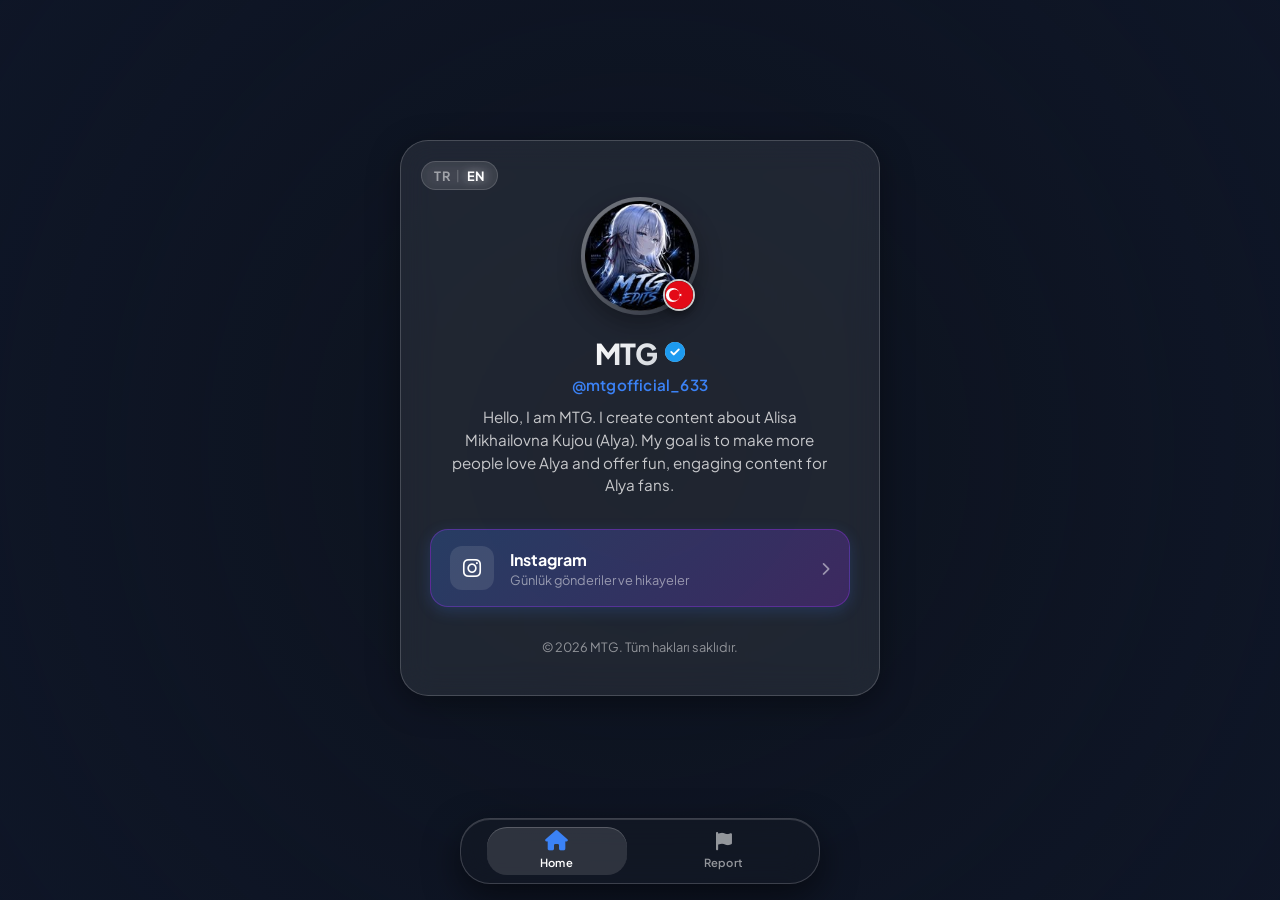
==== en/index.html @ 3c5404ca "Add iOS floating bottom navbar, user complaint page, FormSubmit email integration, and TR/EN languag" ====
<!DOCTYPE html>
<html lang="en">
<head>
  <meta charset="UTF-8">
  <meta name="viewport" content="width=device-width, initial-scale=1.0, viewport-fit=cover">
  <title>MTG - Profile & Links</title>
  <meta name="description" content="MTG personal profile and social media links page">
  <link rel="alternate" hreflang="tr" href="/" />
  <link rel="alternate" hreflang="en" href="/en" />
  <link rel="alternate" hreflang="tr" href="/sikayet" />
  <link rel="alternate" hreflang="en" href="/en/report" />
  <link rel="preconnect" href="https://fonts.googleapis.com">
  <link rel="preconnect" href="https://fonts.gstatic.com" crossorigin>
  <link href="https://fonts.googleapis.com/css2?family=Plus+Jakarta+Sans:wght@300;400;500;600;700;800&display=swap" rel="stylesheet">
  <link rel="stylesheet" href="/styles.css">
  <!-- FontAwesome CDN for modern icons -->
  <link rel="stylesheet" href="https://cdnjs.cloudflare.com/ajax/libs/font-awesome/6.5.1/css/all.min.css" integrity="sha512-DTOQO9RWCH3ppGqcWaEA1BIZOC6xxalwEsw9c2QQeAIftl+Vegovlnee1c9QX4TctnWMn13TZye+giMm8e2LwA==" crossorigin="anonymous" referrerpolicy="no-referrer" />
</head>
<body data-lang="en" data-page="home">
  <!-- Blurred Background Layer -->
  <div id="bg-blur" class="bg-blur-layer"></div>
  <div class="bg-overlay"></div>

  <!-- Main Container -->
  <main class="container">
    <div class="glass-card">

      <!-- Language Selector -->
      <div class="lang-switcher">
        <a href="/" class="lang-btn" data-lang-target="tr">TR</a>
        <span class="lang-divider">|</span>
        <a href="/en" class="lang-btn active" data-lang-target="en">EN</a>
      </div>

      <!-- Profile Header -->
      <header class="profile-header">
        <div class="avatar-wrapper">
          <img id="avatar-img" src="" alt="MTG Profile Photo" class="avatar-img" />
          <div class="flag-badge" id="flag-badge-container">
            <img id="flag-img" src="" alt="Flag" class="flag-img" />
          </div>
        </div>

        <div class="name-wrapper">
          <h1 id="profile-name" class="profile-name">MTG</h1>
          <span id="verified-badge-container"></span>
        </div>
        <p id="profile-title" class="profile-title">@mtgofficial</p>
        <p id="profile-bio" class="profile-bio">Loading...</p>
      </header>

      <!-- Links Container -->
      <section class="links-section">
        <div id="links-container" class="links-container">
          <!-- Dynamic links injected via JS -->
        </div>
      </section>

      <!-- Footer -->
      <footer class="profile-footer">
        <p id="footer-text">© 2026 MTG</p>
      </footer>

    </div>
  </main>

  <!-- iOS Style Floating Glass Bottom Navigation Bar -->
  <nav class="ios-navbar" aria-label="Bottom Navigation">
    <div class="ios-navbar-content">
      <a href="/en" class="nav-item active" id="nav-home">
        <i class="fa-solid fa-house nav-icon"></i>
        <span class="nav-label">Home</span>
      </a>
      <a href="/en/report" class="nav-item" id="nav-report">
        <i class="fa-solid fa-flag nav-icon"></i>
        <span class="nav-label">Report</span>
      </a>
    </div>
  </nav>

  <script src="/app.js"></script>
</body>
</html>
---- styles.css ----
:root {
  --font-family: 'Plus Jakarta Sans', -apple-system, BlinkMacSystemFont, 'Segoe UI', Roboto, Helvetica, Arial, sans-serif;
  --text-primary: #ffffff;
  --text-secondary: rgba(255, 255, 255, 0.75);
  --text-muted: rgba(255, 255, 255, 0.5);

  --glass-bg: rgba(255, 255, 255, 0.08);
  --glass-border: rgba(255, 255, 255, 0.18);
  --glass-shadow: 0 8px 32px 0 rgba(0, 0, 0, 0.37);

  --card-hover-bg: rgba(255, 255, 255, 0.16);
  --card-hover-border: rgba(255, 255, 255, 0.35);

  --accent-color: #3b82f6;
  --accent-glow: rgba(59, 130, 246, 0.4);
}

* {
  box-sizing: border-box;
  margin: 0;
  padding: 0;
}

body {
  font-family: var(--font-family);
  min-height: 100vh;
  display: flex;
  justify-content: center;
  align-items: center;
  position: relative;
  overflow-x: hidden;
  color: var(--text-primary);
  background-color: #0d1117;
  padding: 2rem 1rem 6rem 1rem; /* Extra bottom padding for floating navbar */
}

/* Background Blur Layer */
.bg-blur-layer {
  position: fixed;
  top: 0;
  left: 0;
  width: 100%;
  height: 100%;
  background-size: cover;
  background-position: center;
  filter: blur(20px) brightness(75%);
  transform: scale(1.1); /* Prevent blurred edges vignette cutoff */
  z-index: -2;
  transition: background-image 0.5s ease-in-out;
}

.bg-overlay {
  position: fixed;
  top: 0;
  left: 0;
  width: 100%;
  height: 100%;
  background: radial-gradient(circle at center, rgba(15, 23, 42, 0.4) 0%, rgba(15, 23, 42, 0.85) 100%);
  z-index: -1;
}

/* Main Container & Glass Card */
.container {
  width: 100%;
  max-width: 480px;
  z-index: 1;
}

.glass-card {
  position: relative;
  background: var(--glass-bg);
  backdrop-filter: blur(16px);
  -webkit-backdrop-filter: blur(16px);
  border: 1px solid var(--glass-border);
  border-radius: 28px;
  padding: 2.5rem 1.8rem;
  box-shadow: var(--glass-shadow);
  display: flex;
  flex-direction: column;
  align-items: center;
  animation: fadeIn 0.8s cubic-bezier(0.16, 1, 0.3, 1);
}

@keyframes fadeIn {
  from {
    opacity: 0;
    transform: translateY(20px) scale(0.98);
  }
  to {
    opacity: 1;
    transform: translateY(0) scale(1);
  }
}

/* Language Switcher */
.lang-switcher {
  position: absolute;
  top: 1.25rem;
  left: 1.25rem;
  display: flex;
  align-items: center;
  gap: 0.4rem;
  background: rgba(255, 255, 255, 0.08);
  border: 1px solid rgba(255, 255, 255, 0.15);
  padding: 0.35rem 0.75rem;
  border-radius: 20px;
  backdrop-filter: blur(8px);
  -webkit-backdrop-filter: blur(8px);
  z-index: 10;
}

.lang-btn {
  color: var(--text-muted);
  text-decoration: none;
  font-size: 0.8rem;
  font-weight: 700;
  letter-spacing: 0.5px;
  transition: color 0.2s ease, transform 0.2s ease;
  cursor: pointer;
}

.lang-btn:hover {
  color: var(--text-primary);
}

.lang-btn.active {
  color: var(--text-primary);
  text-shadow: 0 0 10px rgba(255, 255, 255, 0.5);
}

.lang-divider {
  color: rgba(255, 255, 255, 0.25);
  font-size: 0.75rem;
}

/* Profile Header */
.profile-header {
  display: flex;
  flex-direction: column;
  align-items: center;
  text-align: center;
  width: 100%;
  margin-top: 1rem;
  margin-bottom: 2rem;
}

.avatar-wrapper {
  position: relative;
  margin-bottom: 1.25rem;
  padding: 4px;
  border-radius: 50%;
  background: linear-gradient(135deg, rgba(255, 255, 255, 0.4), rgba(255, 255, 255, 0.05));
  box-shadow: 0 10px 25px rgba(0, 0, 0, 0.3);
}

.avatar-img {
  width: 110px;
  height: 110px;
  border-radius: 50%;
  object-fit: cover;
  display: block;
}

.flag-badge {
  position: absolute;
  bottom: 4px;
  right: 4px;
  width: 32px;
  height: 32px;
  border-radius: 50%;
  overflow: hidden;
  border: 2px solid rgba(255, 255, 255, 0.8);
  box-shadow: 0 4px 10px rgba(0,0,0,0.4);
  background: #000;
  display: flex;
  align-items: center;
  justify-content: center;
}

.flag-img {
  width: 100%;
  height: 100%;
  object-fit: cover;
}

.name-wrapper {
  display: flex;
  align-items: center;
  justify-content: center;
  gap: 0.5rem;
  margin-bottom: 0.25rem;
  position: relative;
}

.profile-name {
  font-size: 1.8rem;
  font-weight: 800;
  letter-spacing: -0.5px;
  background: linear-gradient(135deg, #ffffff 0%, #d1d5db 100%);
  -webkit-background-clip: text;
  -webkit-text-fill-color: transparent;
}

/* Verified Badge & Tooltip */
.verified-badge {
  display: inline-flex;
  align-items: center;
  justify-content: center;
  position: relative;
  text-decoration: none;
  color: #1d9bf0;
  font-size: 1.25rem;
  transition: transform 0.2s ease, filter 0.2s ease;
  cursor: pointer;
}

.verified-badge:hover {
  transform: scale(1.15);
  filter: drop-shadow(0 0 8px rgba(29, 155, 240, 0.6));
}

.verified-icon {
  color: #1d9bf0;
  background: #ffffff;
  border-radius: 50%;
  -webkit-text-fill-color: initial;
}

/* Tooltip Styling */
.verified-badge::after {
  content: attr(data-tooltip);
  position: absolute;
  bottom: calc(100% + 10px);
  left: 50%;
  transform: translateX(-50%) translateY(4px);
  background: rgba(15, 23, 42, 0.95);
  color: #ffffff;
  font-size: 0.75rem;
  font-weight: 500;
  padding: 6px 12px;
  border-radius: 8px;
  white-space: nowrap;
  pointer-events: none;
  opacity: 0;
  visibility: hidden;
  transition: opacity 0.2s ease, transform 0.2s ease;
  box-shadow: 0 4px 20px rgba(0, 0, 0, 0.5);
  border: 1px solid rgba(255, 255, 255, 0.2);
  z-index: 100;
}

.verified-badge::before {
  content: '';
  position: absolute;
  bottom: calc(100% + 2px);
  left: 50%;
  transform: translateX(-50%);
  border-width: 5px;
  border-style: solid;
  border-color: rgba(15, 23, 42, 0.95) transparent transparent transparent;
  pointer-events: none;
  opacity: 0;
  visibility: hidden;
  transition: opacity 0.2s ease;
  z-index: 100;
}

.verified-badge:hover::after {
  opacity: 1;
  visibility: visible;
  transform: translateX(-50%) translateY(0);
}

.verified-badge:hover::before {
  opacity: 1;
  visibility: visible;
}

.profile-title {
  font-size: 0.95rem;
  font-weight: 600;
  color: var(--accent-color);
  margin-bottom: 0.75rem;
  letter-spacing: 0.2px;
}

.profile-bio {
  font-size: 0.95rem;
  line-height: 1.5;
  color: var(--text-secondary);
  max-width: 90%;
}

/* Links Section */
.links-section {
  width: 100%;
}

.links-container {
  display: flex;
  flex-direction: column;
  gap: 1rem;
  width: 100%;
}

/* Link Card Button */
.link-btn {
  display: flex;
  align-items: center;
  padding: 1rem 1.2rem;
  text-decoration: none;
  color: var(--text-primary);
  background: rgba(255, 255, 255, 0.06);
  border: 1px solid rgba(255, 255, 255, 0.12);
  border-radius: 18px;
  transition: all 0.3s cubic-bezier(0.25, 0.8, 0.25, 1);
  position: relative;
  overflow: hidden;
}

.link-btn:hover {
  background: var(--card-hover-bg);
  border-color: var(--card-hover-border);
  transform: translateY(-3px) scale(1.01);
  box-shadow: 0 10px 20px rgba(0, 0, 0, 0.2);
}

.link-btn.highlight {
  background: linear-gradient(135deg, rgba(59, 130, 246, 0.25), rgba(147, 51, 234, 0.25));
  border: 1px solid rgba(147, 51, 234, 0.4);
  box-shadow: 0 4px 15px rgba(59, 130, 246, 0.2);
}

.link-btn.highlight:hover {
  background: linear-gradient(135deg, rgba(59, 130, 246, 0.4), rgba(147, 51, 234, 0.4));
  border-color: rgba(255, 255, 255, 0.5);
  box-shadow: 0 8px 25px rgba(147, 51, 234, 0.4);
}

.link-icon-container {
  width: 44px;
  height: 44px;
  border-radius: 12px;
  background: rgba(255, 255, 255, 0.1);
  display: flex;
  align-items: center;
  justify-content: center;
  font-size: 1.3rem;
  margin-right: 1rem;
  flex-shrink: 0;
  transition: transform 0.3s ease;
}

.link-btn:hover .link-icon-container {
  transform: scale(1.1) rotate(-4deg);
}

.link-content {
  flex-grow: 1;
  display: flex;
  flex-direction: column;
}

.link-title {
  font-weight: 700;
  font-size: 1rem;
  margin-bottom: 2px;
}

.link-subtitle {
  font-size: 0.8rem;
  color: var(--text-muted);
}

.link-arrow {
  font-size: 0.85rem;
  color: var(--text-muted);
  transition: transform 0.3s ease, color 0.3s ease;
}

.link-btn:hover .link-arrow {
  transform: translateX(4px);
  color: var(--text-primary);
}

/* Page Header (Report Page) */
.page-header {
  display: flex;
  flex-direction: column;
  align-items: center;
  text-align: center;
  margin-top: 1.5rem;
  margin-bottom: 1.8rem;
  width: 100%;
}

.header-icon-badge {
  width: 56px;
  height: 56px;
  border-radius: 18px;
  background: linear-gradient(135deg, rgba(239, 68, 68, 0.25), rgba(245, 158, 11, 0.25));
  border: 1px solid rgba(239, 68, 68, 0.4);
  color: #f87171;
  font-size: 1.6rem;
  display: flex;
  align-items: center;
  justify-content: center;
  margin-bottom: 1rem;
  box-shadow: 0 8px 20px rgba(239, 68, 68, 0.2);
}

.page-title {
  font-size: 1.6rem;
  font-weight: 800;
  letter-spacing: -0.5px;
  margin-bottom: 0.4rem;
  background: linear-gradient(135deg, #ffffff 0%, #d1d5db 100%);
  -webkit-background-clip: text;
  -webkit-text-fill-color: transparent;
}

.page-subtitle {
  font-size: 0.9rem;
  color: var(--text-secondary);
  max-width: 90%;
  line-height: 1.4;
}

/* Complaint Form Styles */
.complaint-form {
  width: 100%;
  display: flex;
  flex-direction: column;
  gap: 1.2rem;
}

.form-group {
  display: flex;
  flex-direction: column;
  gap: 0.4rem;
  width: 100%;
}

.form-label {
  font-size: 0.85rem;
  font-weight: 600;
  color: var(--text-secondary);
}

.form-label .required {
  color: #f87171;
}

.input-wrapper {
  position: relative;
  display: flex;
  align-items: center;
  width: 100%;
}

.input-icon {
  position: absolute;
  left: 1rem;
  color: var(--text-muted);
  font-size: 0.95rem;
  pointer-events: none;
  transition: color 0.2s ease;
}

.form-input,
.form-select,
.form-textarea {
  width: 100%;
  padding: 0.85rem 1rem 0.85rem 2.6rem;
  background: rgba(255, 255, 255, 0.05);
  border: 1px solid var(--glass-border);
  border-radius: 14px;
  color: var(--text-primary);
  font-family: var(--font-family);
  font-size: 0.9rem;
  outline: none;
  transition: all 0.25s ease;
}

.form-select {
  padding-left: 1rem;
  padding-right: 2rem;
  appearance: none;
  -webkit-appearance: none;
  cursor: pointer;
}

.form-select option {
  background-color: #161b22;
  color: #ffffff;
}

.select-wrapper {
  position: relative;
  width: 100%;
}

.select-wrapper::after {
  content: '\f0d7';
  font-family: 'Font Awesome 6 Free';
  font-weight: 900;
  position: absolute;
  right: 1rem;
  top: 50%;
  transform: translateY(-50%);
  color: var(--text-muted);
  pointer-events: none;
  font-size: 0.85rem;
}

.phone-input-group {
  display: grid;
  grid-template-columns: 140px 1fr;
  gap: 0.6rem;
  width: 100%;
}

@media (max-width: 400px) {
  .phone-input-group {
    grid-template-columns: 1fr;
  }
}

.textarea-wrapper {
  align-items: flex-start;
}

.form-textarea {
  padding-left: 1rem;
  resize: vertical;
  min-height: 100px;
}

.form-input:focus,
.form-select:focus,
.form-textarea:focus {
  border-color: var(--accent-color);
  background: rgba(255, 255, 255, 0.09);
  box-shadow: 0 0 0 3px var(--accent-glow);
}

.form-input:focus + .input-icon,
.input-wrapper:focus-within .input-icon {
  color: var(--accent-color);
}

.form-input.invalid,
.form-select.invalid,
.form-textarea.invalid {
  border-color: #ef4444;
  box-shadow: 0 0 0 3px rgba(239, 68, 68, 0.25);
}

.error-msg {
  font-size: 0.75rem;
  color: #f87171;
  min-height: 1rem;
  margin-left: 0.2rem;
}

.char-count {
  font-size: 0.72rem;
  color: var(--text-muted);
  text-align: right;
  margin-top: -0.2rem;
}

/* Notice Box */
.notice-box {
  background: rgba(239, 68, 68, 0.08);
  border: 1px solid rgba(239, 68, 68, 0.25);
  border-radius: 14px;
  padding: 1rem;
  margin-top: 0.4rem;
}

.notice-title {
  display: flex;
  align-items: center;
  gap: 0.5rem;
  font-size: 0.85rem;
  font-weight: 700;
  color: #f87171;
  margin-bottom: 0.4rem;
}

.notice-text {
  font-size: 0.8rem;
  line-height: 1.45;
  color: rgba(255, 255, 255, 0.8);
}

/* Custom Checkbox */
.checkbox-group {
  margin-top: 0.4rem;
}

.checkbox-container {
  display: flex;
  align-items: flex-start;
  position: relative;
  padding-left: 28px;
  cursor: pointer;
  user-select: none;
}

.checkbox-container input {
  position: absolute;
  opacity: 0;
  cursor: pointer;
  height: 0;
  width: 0;
}

.checkmark {
  position: absolute;
  top: 2px;
  left: 0;
  height: 18px;
  width: 18px;
  background-color: rgba(255, 255, 255, 0.08);
  border: 1px solid var(--glass-border);
  border-radius: 5px;
  transition: all 0.2s ease;
}

.checkbox-container:hover input ~ .checkmark {
  background-color: rgba(255, 255, 255, 0.15);
}

.checkbox-container input:checked ~ .checkmark {
  background-color: var(--accent-color);
  border-color: var(--accent-color);
}

.checkmark:after {
  content: "";
  position: absolute;
  display: none;
  left: 6px;
  top: 2px;
  width: 4px;
  height: 9px;
  border: solid white;
  border-width: 0 2px 2px 0;
  transform: rotate(45deg);
}

.checkbox-container input:checked ~ .checkmark:after {
  display: block;
}

.checkbox-label {
  font-size: 0.8rem;
  line-height: 1.4;
  color: var(--text-secondary);
}

.privacy-notice {
  font-size: 0.75rem;
  color: var(--text-muted);
  line-height: 1.4;
  display: flex;
  align-items: flex-start;
  gap: 0.4rem;
  background: rgba(255, 255, 255, 0.03);
  padding: 0.75rem;
  border-radius: 10px;
  border: 1px dashed rgba(255, 255, 255, 0.1);
}

.privacy-notice i {
  color: var(--accent-color);
  margin-top: 2px;
}

/* Submit Button */
.submit-btn {
  display: flex;
  align-items: center;
  justify-content: center;
  width: 100%;
  padding: 0.95rem;
  margin-top: 0.5rem;
  background: linear-gradient(135deg, #3b82f6 0%, #2563eb 100%);
  color: #ffffff;
  border: none;
  border-radius: 14px;
  font-family: var(--font-family);
  font-size: 0.95rem;
  font-weight: 700;
  cursor: pointer;
  transition: all 0.3s ease;
  box-shadow: 0 6px 20px rgba(59, 130, 246, 0.35);
}

.submit-btn:hover:not(:disabled) {
  transform: translateY(-2px);
  box-shadow: 0 10px 25px rgba(59, 130, 246, 0.5);
  background: linear-gradient(135deg, #60a5fa 0%, #3b82f6 100%);
}

.submit-btn:active:not(:disabled) {
  transform: translateY(0);
}

.submit-btn:disabled {
  opacity: 0.6;
  cursor: not-allowed;
  transform: none;
  box-shadow: none;
}

.hidden {
  display: none !important;
}

/* Form Alert Toast / Notice */
.form-alert {
  width: 100%;
  padding: 0.9rem 1.1rem;
  border-radius: 14px;
  font-size: 0.85rem;
  font-weight: 600;
  line-height: 1.4;
  margin-bottom: 1.2rem;
  animation: fadeIn 0.4s ease;
  display: flex;
  align-items: center;
  gap: 0.6rem;
}

.form-alert.success {
  background: rgba(16, 185, 129, 0.15);
  border: 1px solid rgba(16, 185, 129, 0.4);
  color: #34d399;
}

.form-alert.error {
  background: rgba(239, 68, 68, 0.15);
  border: 1px solid rgba(239, 68, 68, 0.4);
  color: #f87171;
}

/* Floating iOS Glassmorphism Navigation Bar */
.ios-navbar {
  position: fixed;
  bottom: calc(1rem + env(safe-area-inset-bottom, 0px));
  left: 50%;
  transform: translateX(-50%);
  z-index: 1000;
  width: calc(100% - 2rem);
  max-width: 360px;
  background: rgba(20, 26, 38, 0.65);
  backdrop-filter: blur(16px);
  -webkit-backdrop-filter: blur(16px);
  border: 1px solid rgba(255, 255, 255, 0.18);
  border-radius: 30px;
  padding: 0.5rem 0.75rem;
  box-shadow: 0 12px 35px rgba(0, 0, 0, 0.5), inset 0 1px 0 rgba(255, 255, 255, 0.15);
  transition: all 0.3s cubic-bezier(0.16, 1, 0.3, 1);
}

.ios-navbar-content {
  display: flex;
  align-items: center;
  justify-content: space-around;
  width: 100%;
}

.nav-item {
  display: flex;
  flex-direction: column;
  align-items: center;
  justify-content: center;
  gap: 3px;
  padding: 0.4rem 1.2rem;
  color: rgba(255, 255, 255, 0.55);
  text-decoration: none;
  border-radius: 20px;
  transition: all 0.25s ease;
  flex: 1;
  max-width: 140px;
}

.nav-item:hover {
  color: rgba(255, 255, 255, 0.9);
  background: rgba(255, 255, 255, 0.05);
}

.nav-item.active {
  color: #ffffff;
  background: rgba(255, 255, 255, 0.12);
  box-shadow: inset 0 1px 0 rgba(255, 255, 255, 0.2);
}

.nav-icon {
  font-size: 1.15rem;
  transition: transform 0.2s ease;
}

.nav-item.active .nav-icon {
  transform: translateY(-1px) scale(1.1);
  color: var(--accent-color);
}

.nav-label {
  font-size: 0.7rem;
  font-weight: 600;
  letter-spacing: 0.2px;
}

/* Footer */
.profile-footer {
  margin-top: 2rem;
  text-align: center;
}

.profile-footer p {
  font-size: 0.8rem;
  color: var(--text-muted);
}

/* Responsive tweaks */
@media (max-width: 480px) {
  body {
    padding: 1.5rem 0.75rem 6.5rem 0.75rem;
  }

  .glass-card {
    padding: 2rem 1.1rem;
    border-radius: 24px;
  }

  .avatar-img {
    width: 95px;
    height: 95px;
  }

  .profile-name {
    font-size: 1.5rem;
  }

  .ios-navbar {
    width: calc(100% - 1.5rem);
  }
}
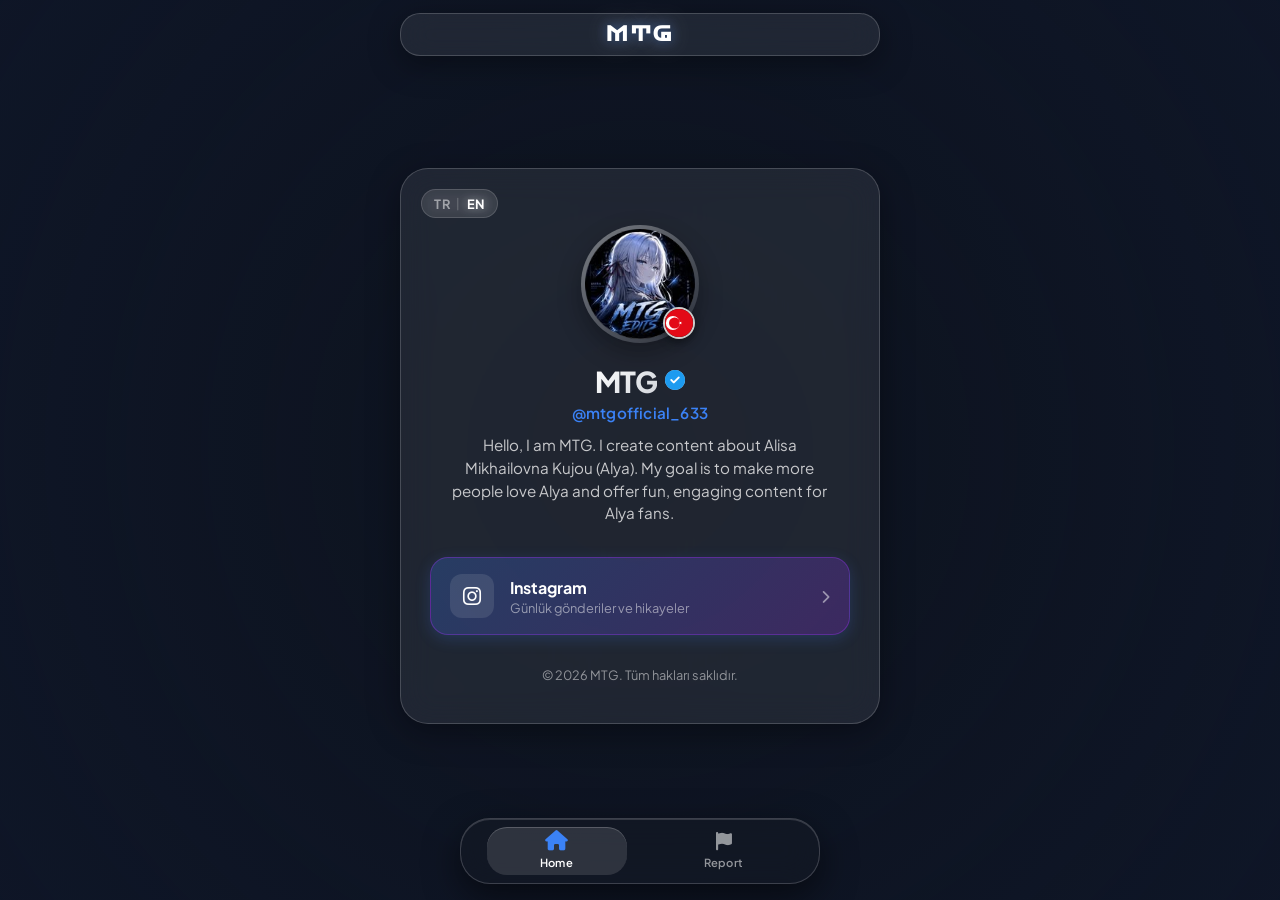
==== commit c8fe0724: "Add MTG top navbar with Japanese futuristic styling - Insert fixed top navbar with centered MTG logo" ====
--- a/en/index.html
+++ b/en/index.html
@@ -11,12 +11,19 @@
   <link rel="alternate" hreflang="en" href="/en/report" />
   <link rel="preconnect" href="https://fonts.googleapis.com">
   <link rel="preconnect" href="https://fonts.gstatic.com" crossorigin>
-  <link href="https://fonts.googleapis.com/css2?family=Plus+Jakarta+Sans:wght@300;400;500;600;700;800&display=swap" rel="stylesheet">
+  <link href="https://fonts.googleapis.com/css2?family=Plus+Jakarta+Sans:wght@300;400;500;600;700;800&family=Zen+Dots&display=swap" rel="stylesheet">
   <link rel="stylesheet" href="/styles.css">
   <!-- FontAwesome CDN for modern icons -->
   <link rel="stylesheet" href="https://cdnjs.cloudflare.com/ajax/libs/font-awesome/6.5.1/css/all.min.css" integrity="sha512-DTOQO9RWCH3ppGqcWaEA1BIZOC6xxalwEsw9c2QQeAIftl+Vegovlnee1c9QX4TctnWMn13TZye+giMm8e2LwA==" crossorigin="anonymous" referrerpolicy="no-referrer" />
 </head>
 <body data-lang="en" data-page="home">
+  <!-- Top Glassmorphism Navigation Bar -->
+  <header class="top-navbar">
+    <div class="top-navbar-content">
+      <span class="top-navbar-logo">MTG</span>
+    </div>
+  </header>
+
   <!-- Blurred Background Layer -->
   <div id="bg-blur" class="bg-blur-layer"></div>
   <div class="bg-overlay"></div>
--- a/styles.css
+++ b/styles.css
@@ -1,5 +1,6 @@
 :root {
   --font-family: 'Plus Jakarta Sans', -apple-system, BlinkMacSystemFont, 'Segoe UI', Roboto, Helvetica, Arial, sans-serif;
+  --font-japanese-mtg: 'Zen Dots', 'Plus Jakarta Sans', sans-serif;
   --text-primary: #ffffff;
   --text-secondary: rgba(255, 255, 255, 0.75);
   --text-muted: rgba(255, 255, 255, 0.5);
@@ -31,7 +32,50 @@
   overflow-x: hidden;
   color: var(--text-primary);
   background-color: #0d1117;
-  padding: 2rem 1rem 6rem 1rem; /* Extra bottom padding for floating navbar */
+  padding: 5.5rem 1rem 6rem 1rem; /* Extra top & bottom padding for top and floating navbars */
+}
+
+/* Top Floating Glassmorphism Navigation Bar */
+.top-navbar {
+  position: fixed;
+  top: max(0.8rem, env(safe-area-inset-top, 0.8rem));
+  left: 50%;
+  transform: translateX(-50%);
+  z-index: 1000;
+  width: calc(100% - 2rem);
+  max-width: 480px;
+  background: var(--glass-bg);
+  backdrop-filter: blur(16px);
+  -webkit-backdrop-filter: blur(16px);
+  border: 1px solid var(--glass-border);
+  border-radius: 20px;
+  padding: 0.65rem 1.25rem;
+  box-shadow: var(--glass-shadow);
+  display: flex;
+  align-items: center;
+  justify-content: center;
+  transition: all 0.3s cubic-bezier(0.16, 1, 0.3, 1);
+}
+
+.top-navbar-content {
+  display: flex;
+  align-items: center;
+  justify-content: center;
+  width: 100%;
+}
+
+.top-navbar-logo {
+  font-family: var(--font-japanese-mtg);
+  font-size: 1.25rem;
+  font-weight: 700;
+  letter-spacing: 3px;
+  color: var(--text-primary);
+  text-transform: uppercase;
+  text-shadow: 0 0 12px var(--accent-glow), 0 0 24px rgba(255, 255, 255, 0.3);
+  user-select: none;
+  line-height: 1;
+  display: inline-block;
+  text-align: center;
 }
 
 /* Background Blur Layer */
@@ -829,7 +873,17 @@
 /* Responsive tweaks */
 @media (max-width: 480px) {
   body {
-    padding: 1.5rem 0.75rem 6.5rem 0.75rem;
+    padding: 5rem 0.75rem 6.5rem 0.75rem;
+  }
+
+  .top-navbar {
+    width: calc(100% - 1.5rem);
+    padding: 0.55rem 1rem;
+  }
+
+  .top-navbar-logo {
+    font-size: 1.1rem;
+    letter-spacing: 2.5px;
   }
 
   .glass-card {
